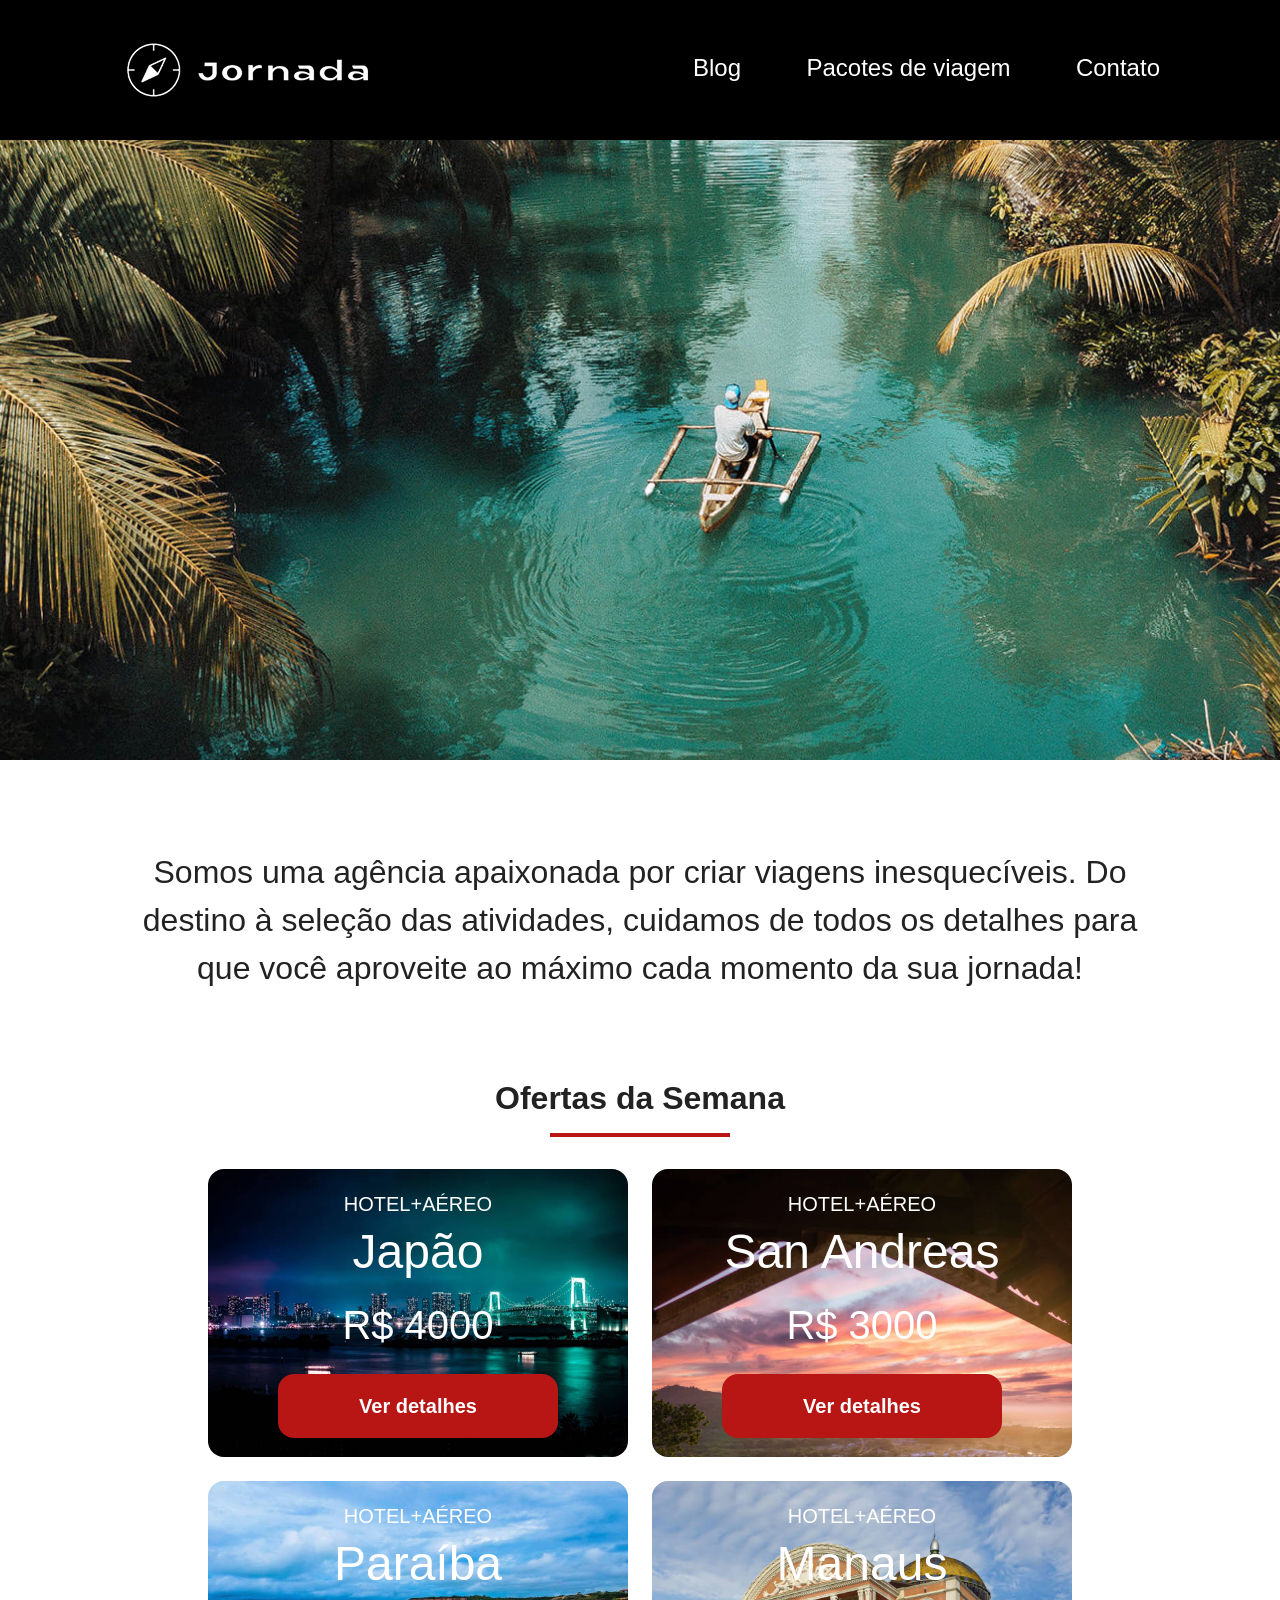
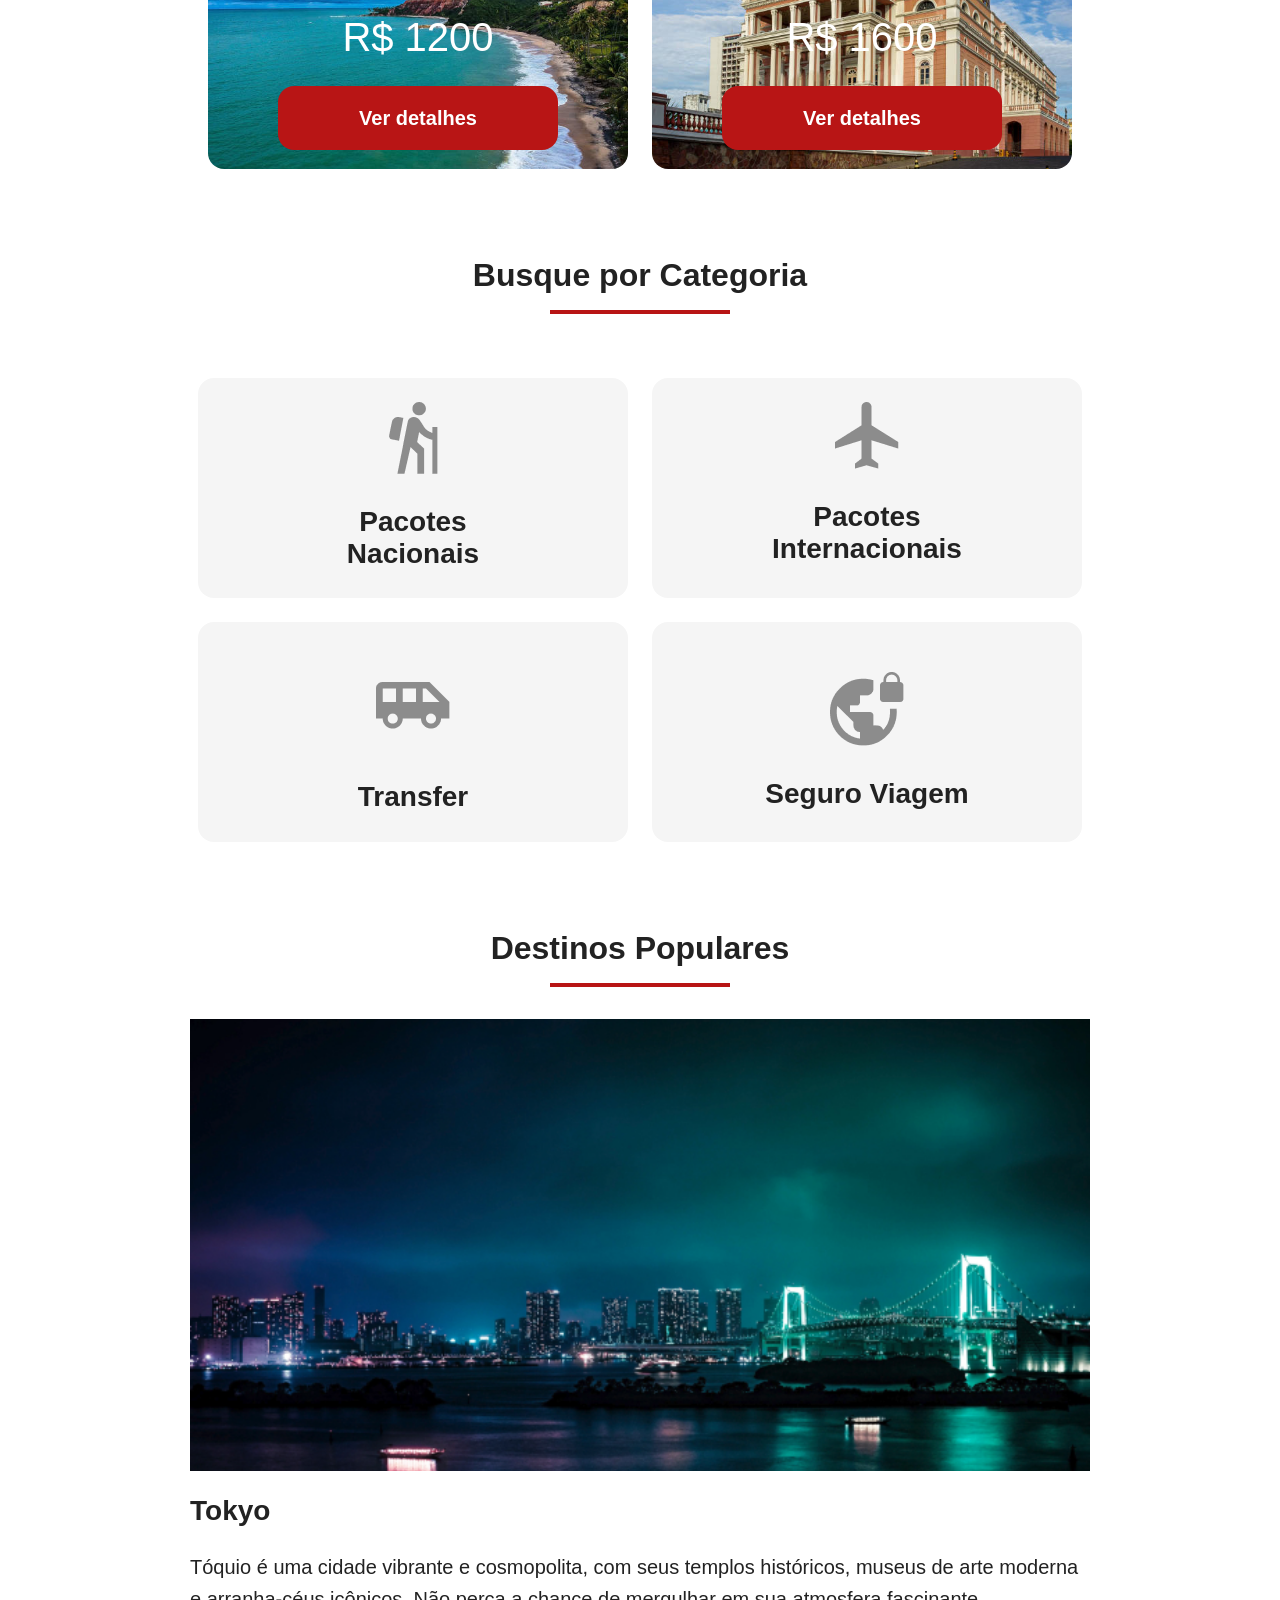
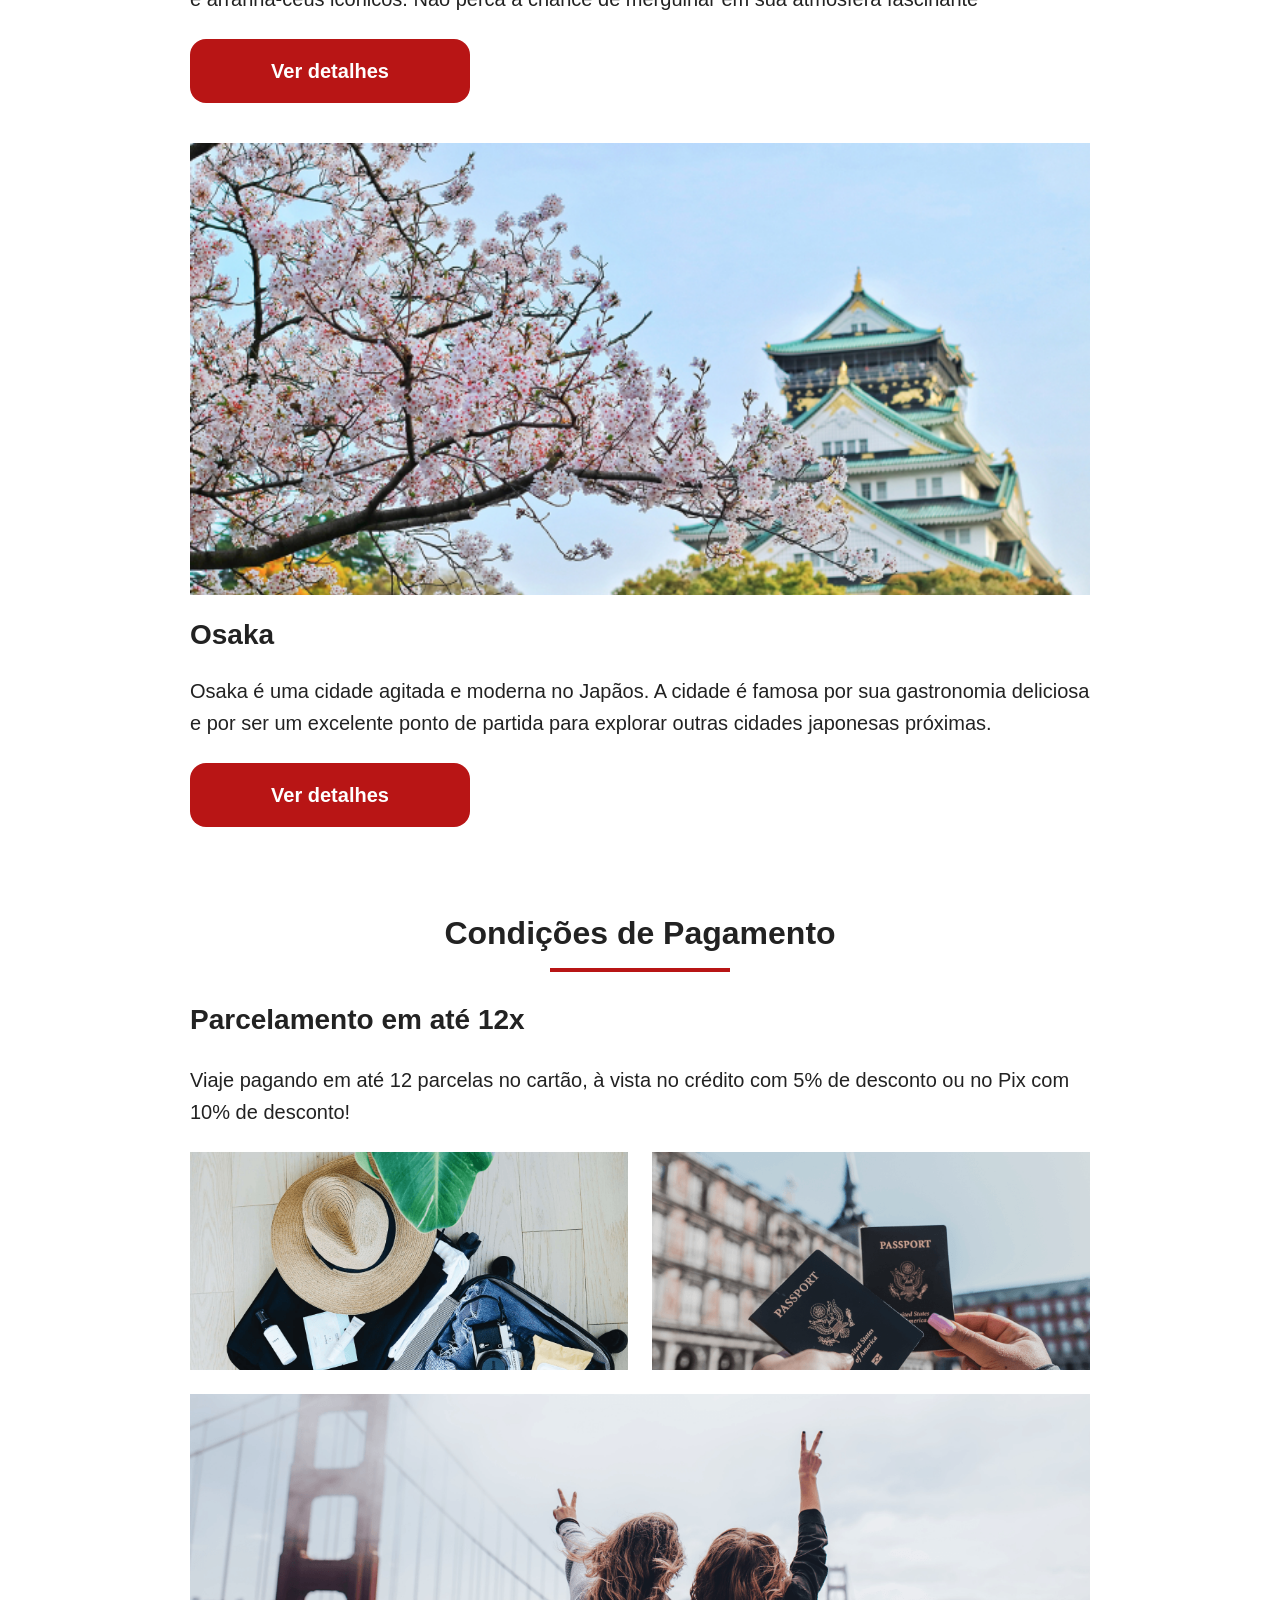
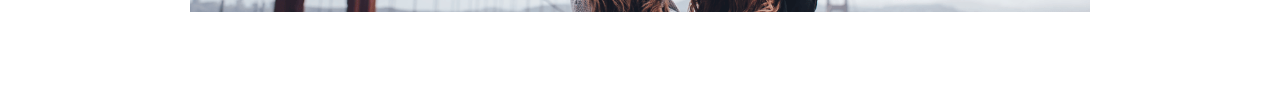
==== Index.html @ 76a52afa "Finaliza secao de pagamentos" ====
<!doctype html>
<html lang="pt-br">
  <head>
    <meta charset="UTF-8" />
    <meta name="viewport" content="width=device-width, initial-scale=1.0" />
    <link rel="stylesheet" href="css/style.css" />
    <title>Jornada Viagens</title>
  </head>
  <body>
    <header class="main-header">
      <a class="logo" href="index.html" title="voltar para a página inicial">
        <img
          class="img-mobile"
          src="img/bussola-jornada-branca.png"
          alt="Bussola da logo Jornada Viagens na cor branca"
        />
        <img
          class="img-desktop"
          src="img/bussola-texto-jornada-branca.png"
          alt="Logo Jornada Viagens na cor branca"
        />
      </a>
      <div class="navigation-menu">
        <label for="menu">
          <img src="img/menu.png" alt="Ícone de menu" />
        </label>
        <input type="checkbox" id="menu" hidden />
        <nav>
          <ul class="list-links">
            <li>
              <a href="blog.html" target="_blank" title="Acessar Blog">Blog</a>
            </li>
            <li>
              <a
                href="pacotes.html"
                target="_blank"
                title="Acessar Pacotes de viagem"
                >Pacotes de viagem
              </a>
            </li>
            <li>
              <a href="contato.html" target="_blank" title="Acessar Contato"
                >Contato</a
              >
            </li>
          </ul>
        </nav>
      </div>
    </header>
    <section class="hero">
      <div class="hero-img"></div>
      <h2>
        Somos uma agência apaixonada por criar viagens inesquecíveis. Do destino
        à seleção das atividades, cuidamos de todos os detalhes para que você
        aproveite ao máximo cada momento da sua jornada!
      </h2>
    </section>
    <section class="offers">
      <div class="section-title">
        <h2>Ofertas da Semana</h2>
        <hr />
      </div>
      <div class="offers-cards">
        <article class="card japao">
          <header>
            <p>HOTEL+AÉREO</p>
            <h3>
              Japão <br />
              <span>R$ 4000</span>
            </h3>
          </header>
          <footer>
            <!-- Usar tag <a> inves de button quando o botão tem como funçao jogar o usuario para outra pagina -->
            <a href="#" class="button">Ver detalhes</a>
          </footer>
        </article>
        <article class="card san-andreas">
          <header>
            <p>HOTEL+AÉREO</p>
            <h3>
              San Andreas <br />
              <span>R$ 3000</span>
            </h3>
          </header>
          <footer>
            <a href="#" class="button">Ver detalhes</a>
          </footer>
        </article>
        <article class="card paraiba">
          <header>
            <p>HOTEL+AÉREO</p>
            <h3>
              Paraíba <br />
              <span>R$ 1200</span>
            </h3>
          </header>
          <footer>
            <a href="#" class="button">Ver detalhes</a>
          </footer>
        </article>
        <article class="card manaus">
          <header>
            <p>HOTEL+AÉREO</p>
            <h3>
              Manaus <br />
              <span>R$ 1600</span>
            </h3>
          </header>
          <footer>
            <a href="#" class="button">Ver detalhes</a>
          </footer>
        </article>
      </div>
    </section>
    <section class="categories">
      <div class="section-title">
        <h2>Busque por Categoria</h2>
        <hr />
      </div>
      <div class="categories-cards">
        <a
          href="#"
          class="card"
          target="_blank"
          title="Busque pela categoria Pacotes Nacionais"
        >
          <img
            src="img/ícone-pacotes-nacionais.png"
            alt="Ícone representando uma pessoa fazendo tracking"
          />
          <h3 class="content-title">Pacotes <br />Nacionais</h3>
        </a>

        <a
          href="#"
          class="card"
          target="_blank"
          title="Busque pela categoria Pacotes Internacionais"
        >
          <img
            src="img/ícone-pacotes-internacionais.png"
            alt="Ícone de um avião"
          />
          <h3 class="content-title">Pacotes <br />Internacionais</h3>
        </a>

        <a
          href="#"
          class="card single-line transfer"
          target="_blank"
          title="Busque pela categoria Transfer"
        >
          <img src="img/ícone-transfer.png" alt="Ícone de uma van" />
          <h3 class="content-title">Transfer</h3>
        </a>

        <a
          href="#"
          class="card single-line"
          target="_blank"
          title="Busque pela categoria Seguro Viagem"
        >
          <img
            src="img/ícone-seguro-viagem.png"
            alt="Ícone de um globo terrestre com um cadeado no canto superior direito"
          />
          <h3 class="content-title">Seguro Viagem</h3>
        </a>
      </div>
    </section>
    <section class="destinations">
      <div class="section-title">
        <h2>Destinos Populares</h2>
        <hr />
      </div>
      <div class="destination-items">
        <article class="item tokyo">
          <header>
            <div class="img-item"></div>
            <h4 class="content-title">Tokyo</h4>
          </header>
          <p class="content-text">
            Tóquio é uma cidade vibrante e cosmopolita, com seus templos
            históricos, museus de arte moderna e arranha-céus icônicos. Não
            perca a chance de mergulhar em sua atmosfera fascinante
          </p>
          <footer>
            <a
              href="#"
              class="button"
              target="_blank"
              title="Veja mais detalhes do destino Tokyo"
              >Ver detalhes</a
            >
          </footer>
        </article>
        <article class="item osaka">
          <header>
            <div class="img-item"></div>
            <h4 class="content-title">Osaka</h4>
          </header>
          <p class="content-text">
            Osaka é uma cidade agitada e moderna no Japãos. A cidade é famosa
            por sua gastronomia deliciosa e por ser um excelente ponto de
            partida para explorar outras cidades japonesas próximas.
          </p>
          <footer>
            <a
              href="#"
              class="button"
              target="_blank"
              title="Veja mais detalhes do destino Osaka"
              >Ver detalhes</a
            >
          </footer>
        </article>
      </div>
    </section>
    <section class="payments">
      <div class="section-title">
        <h2>Condições de Pagamento</h2>
        <hr />
      </div>
      <div class="content-container">
        <div class="text-content">
          <h3 class="content-title">Parcelamento em até 12x</h3>
          <p class="content-text">
            Viaje pagando em até 12 parcelas no cartão, à vista no crédito com
            5% de desconto ou no Pix com 10% de desconto!
          </p>
        </div>
        <div class="image-content">
          <div class="image bag"></div>
          <div class="image passport"></div>
          <div class="image people"></div>
        </div>
      </div>
    </section>
  </body>
</html>
---- css/style.css ----
@import url(global.css);
@import url(header.css);
@import url(hero.css);
@import url(offers.css);
@import url(categories.css);
@import url(destinations.css);
@import url(payments.css);
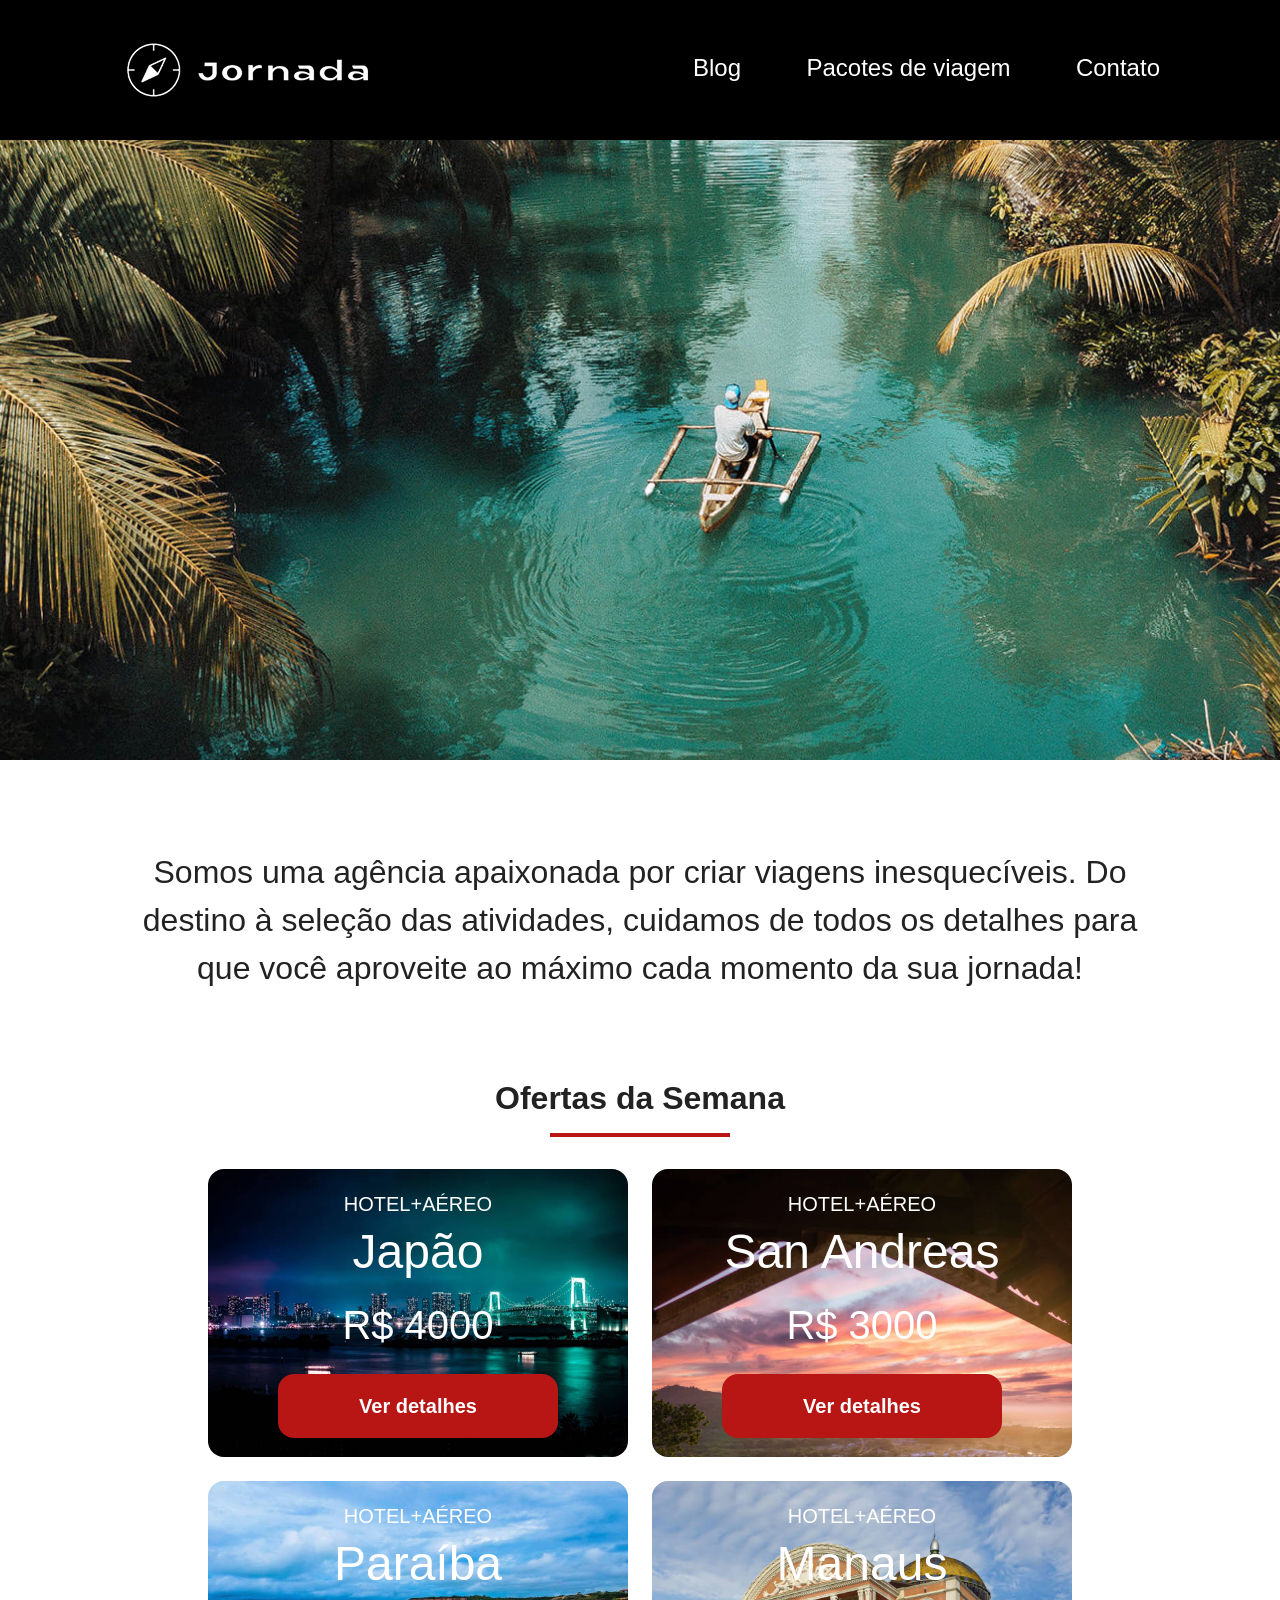
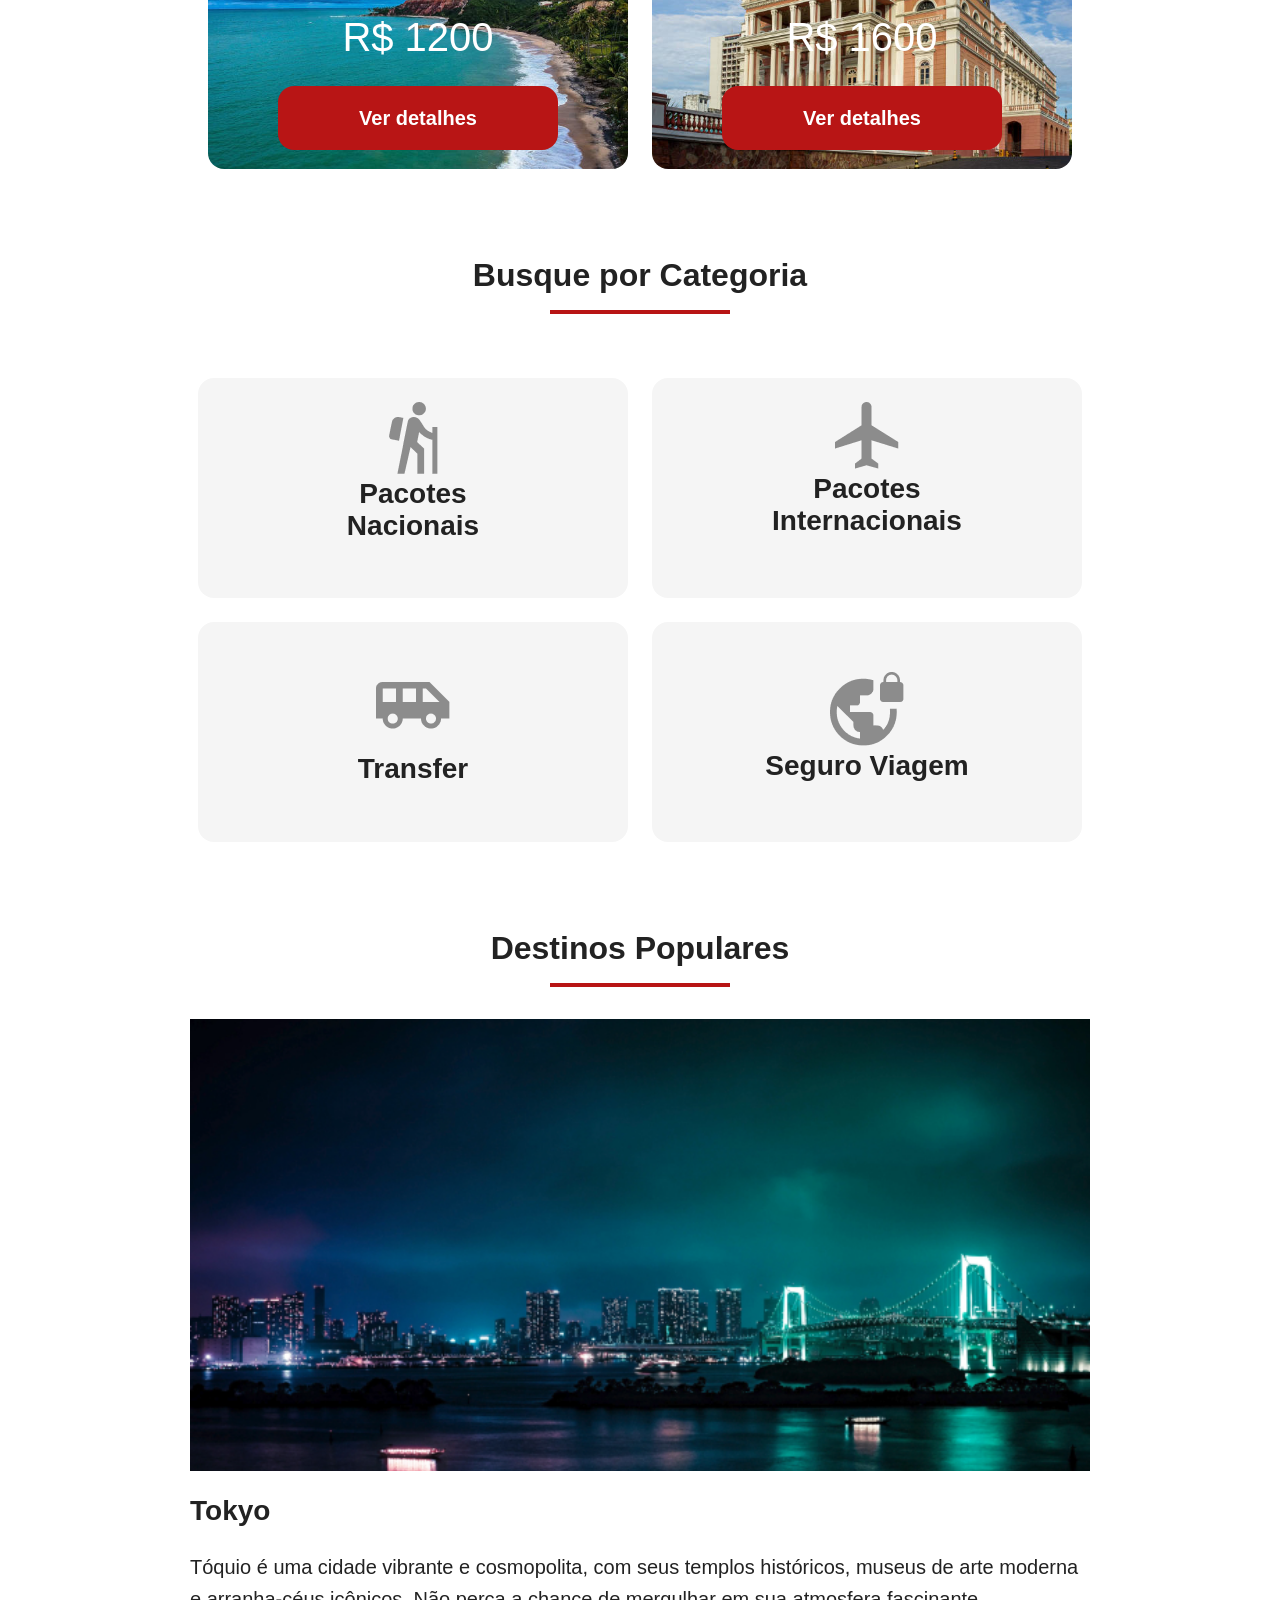
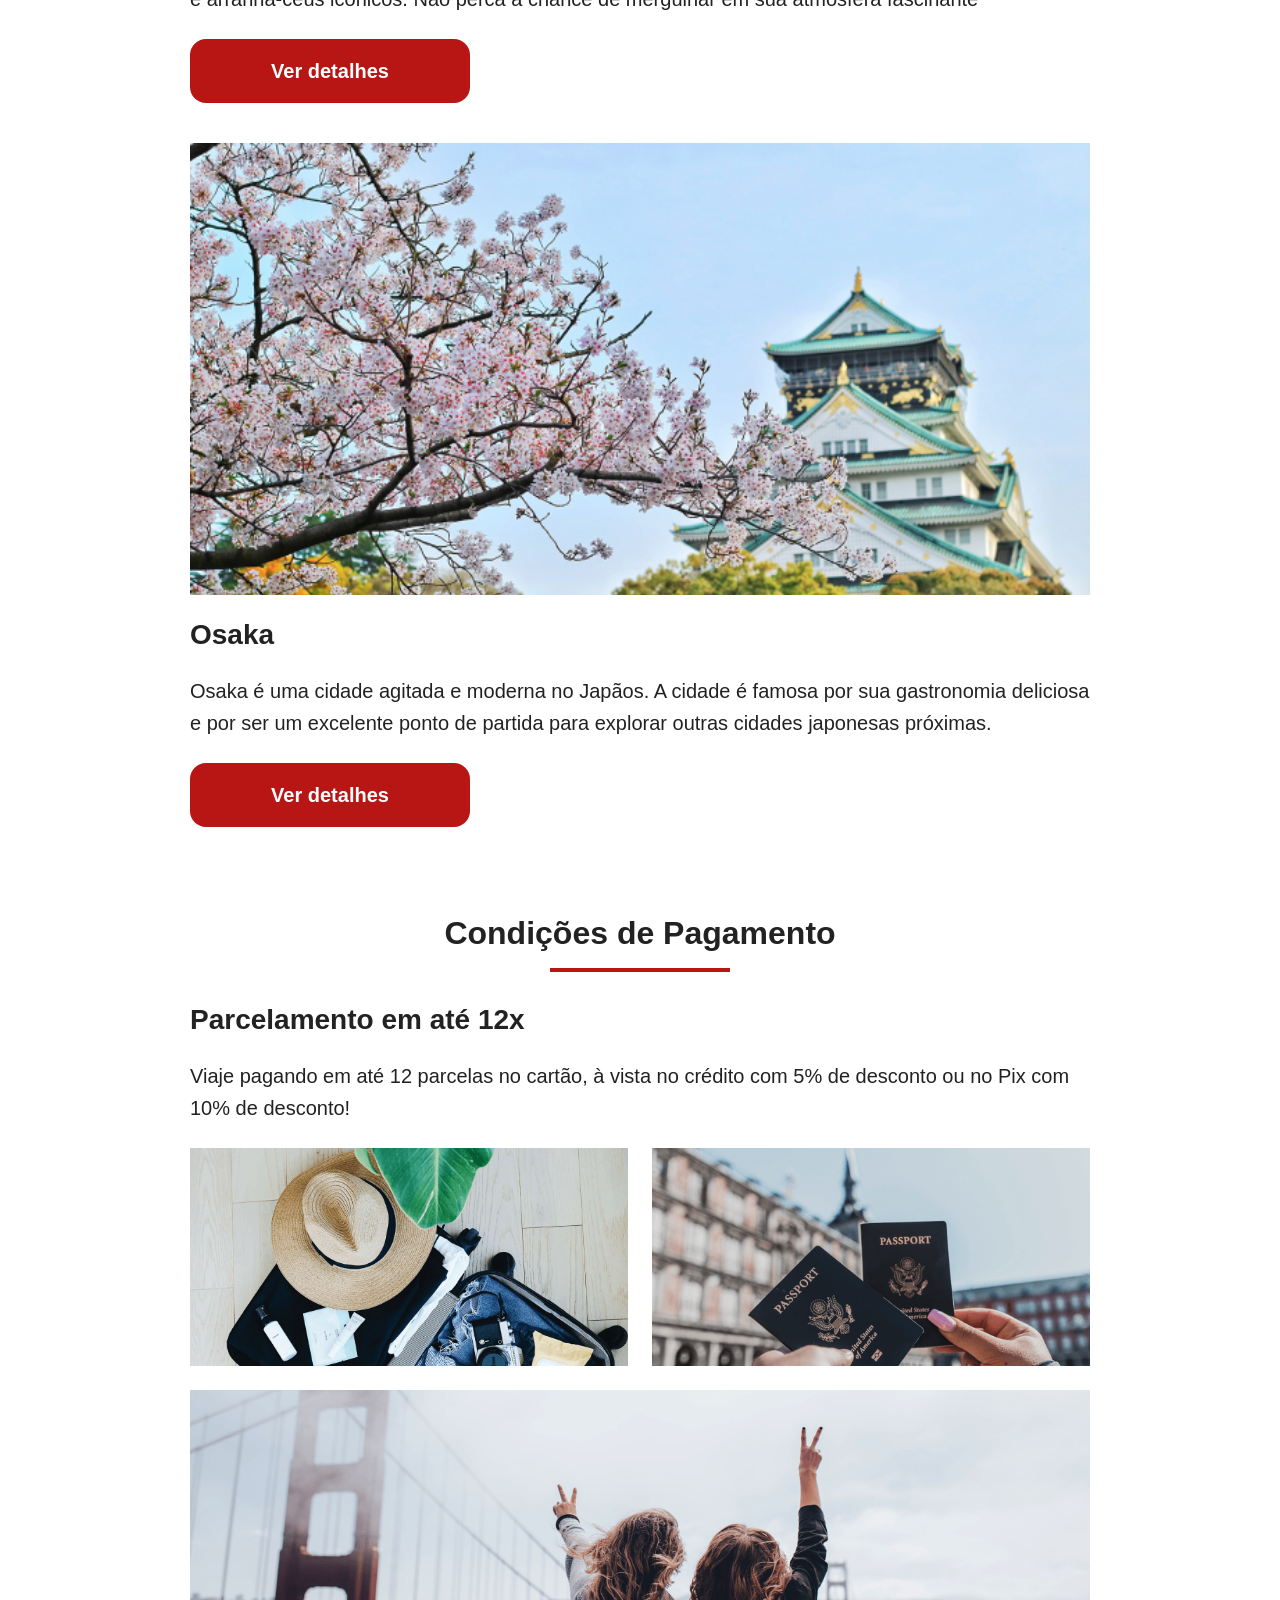
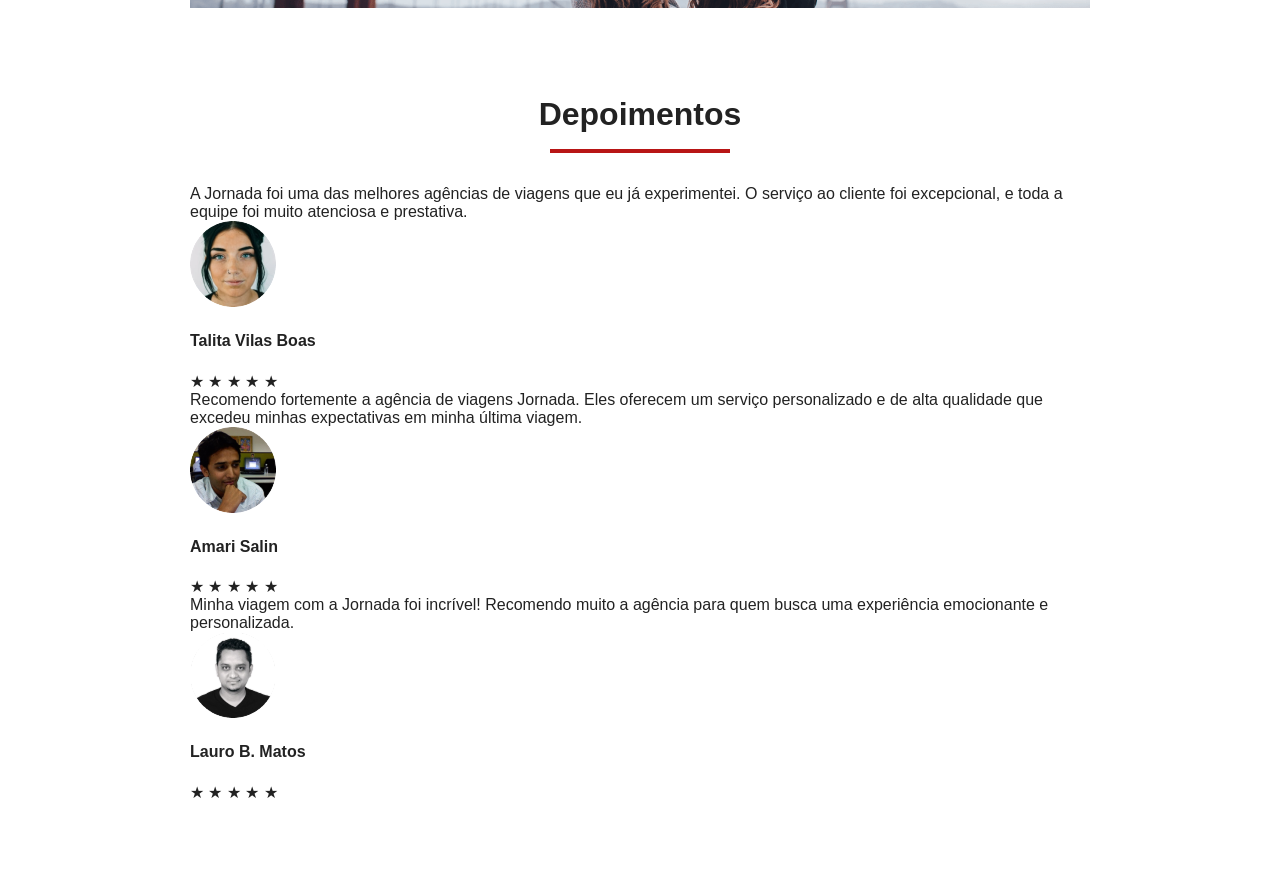
==== commit eef5a4ba: "Finaliza secao depoimentos html" ====
--- a/Index.html
+++ b/Index.html
@@ -236,5 +236,81 @@
         </div>
       </div>
     </section>
+    <section class="testimonials">
+      <div class="section-title">
+        <h2>Depoimentos</h2>
+        <hr />
+      </div>
+      <div class="testimonial-container">
+        <article>
+          <header>
+            <p>
+              A Jornada foi uma das melhores agências de viagens que eu já
+              experimentei. O serviço ao cliente foi excepcional, e toda a
+              equipe foi muito atenciosa e prestativa.
+            </p>
+          </header>
+          <footer>
+            <img
+              src="img/avatar-talita.png"
+              alt="Imagem de perfil da cliente Talita Vilas Boas"
+            />
+            <div class="profile-content">
+              <h4>Talita Vilas Boas</h4>
+              <div class="rating">
+                <span class="star">★</span>
+                <span class="star">★</span>
+                <span class="star">★</span>
+                <span class="star">★</span>
+                <span class="star">★</span>
+              </div>
+            </div>
+          </footer>
+        </article>
+        <article>
+          <header>
+            <p>
+              Recomendo fortemente a agência de viagens Jornada. Eles oferecem
+              um serviço personalizado e de alta qualidade que excedeu minhas
+              expectativas em minha última viagem.
+            </p>
+          </header>
+          <footer>
+            <img src="img/avatar-amari.png" alt="Imagem de perfil do cliente Amari Salin">
+            <div class="profile-content">
+              <h4>Amari Salin</h4>
+              <div class="rating">
+                <span class="star">★</span>
+                <span class="star">★</span>
+                <span class="star">★</span>
+                <span class="star">★</span>
+                <span class="star">★</span>
+              </div>
+            </div>
+          </footer>
+        </article>
+        <article>
+          <header>
+            <p>
+              Minha viagem com a Jornada foi incrível! Recomendo muito a agência
+              para quem busca uma experiência emocionante e personalizada.
+            </p>
+          </header>
+          <footer>
+            <img src="img/avatar-lauro.png" alt="Imagem de perfil do cliente Lauro B. Matos">
+            <div class="profile-content">
+              <h4>Lauro B. Matos</h4>
+              <div class="rating">
+                <span class="star">★</span>
+                <span class="star">★</span>
+                <span class="star">★</span>
+                <span class="star">★</span>
+                <span class="star">★</span>
+              </div>
+            </div>
+          </footer>
+        </article>
+      </div>
+    </section>
   </body>
 </html>
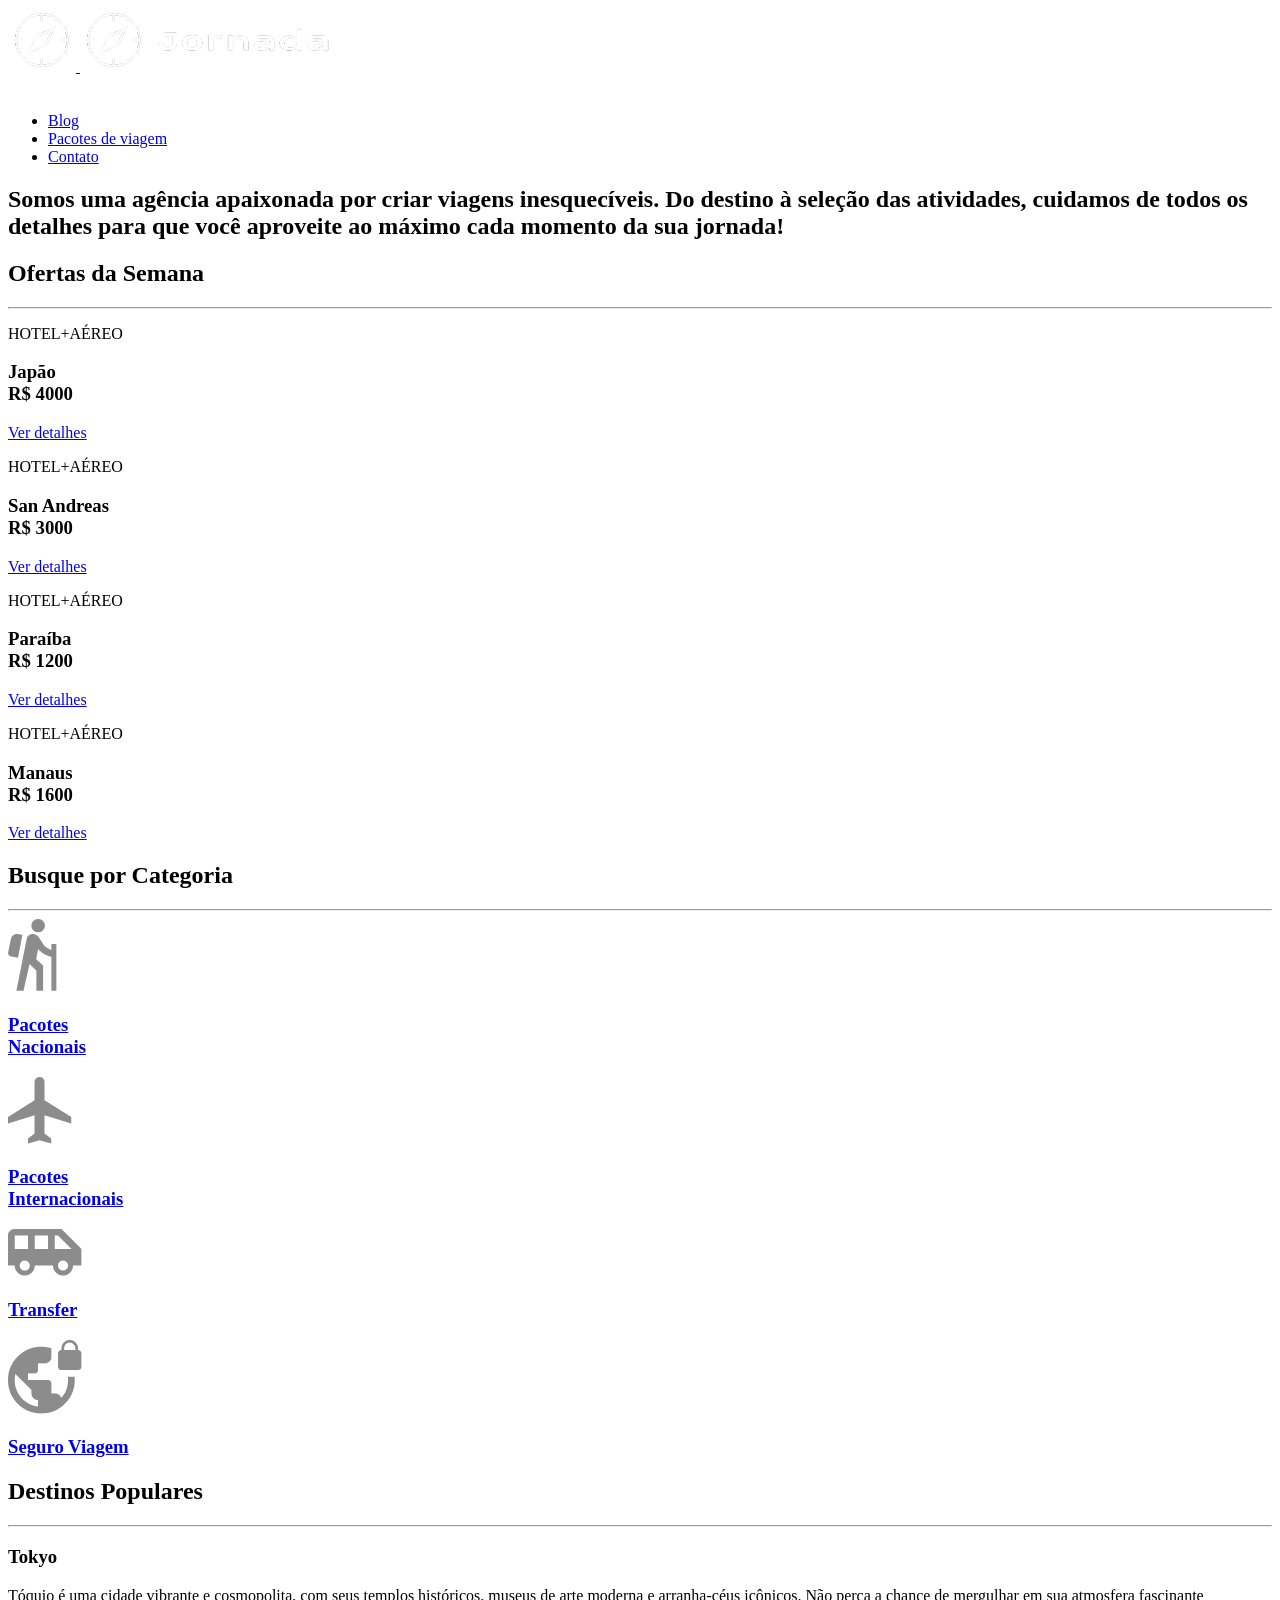
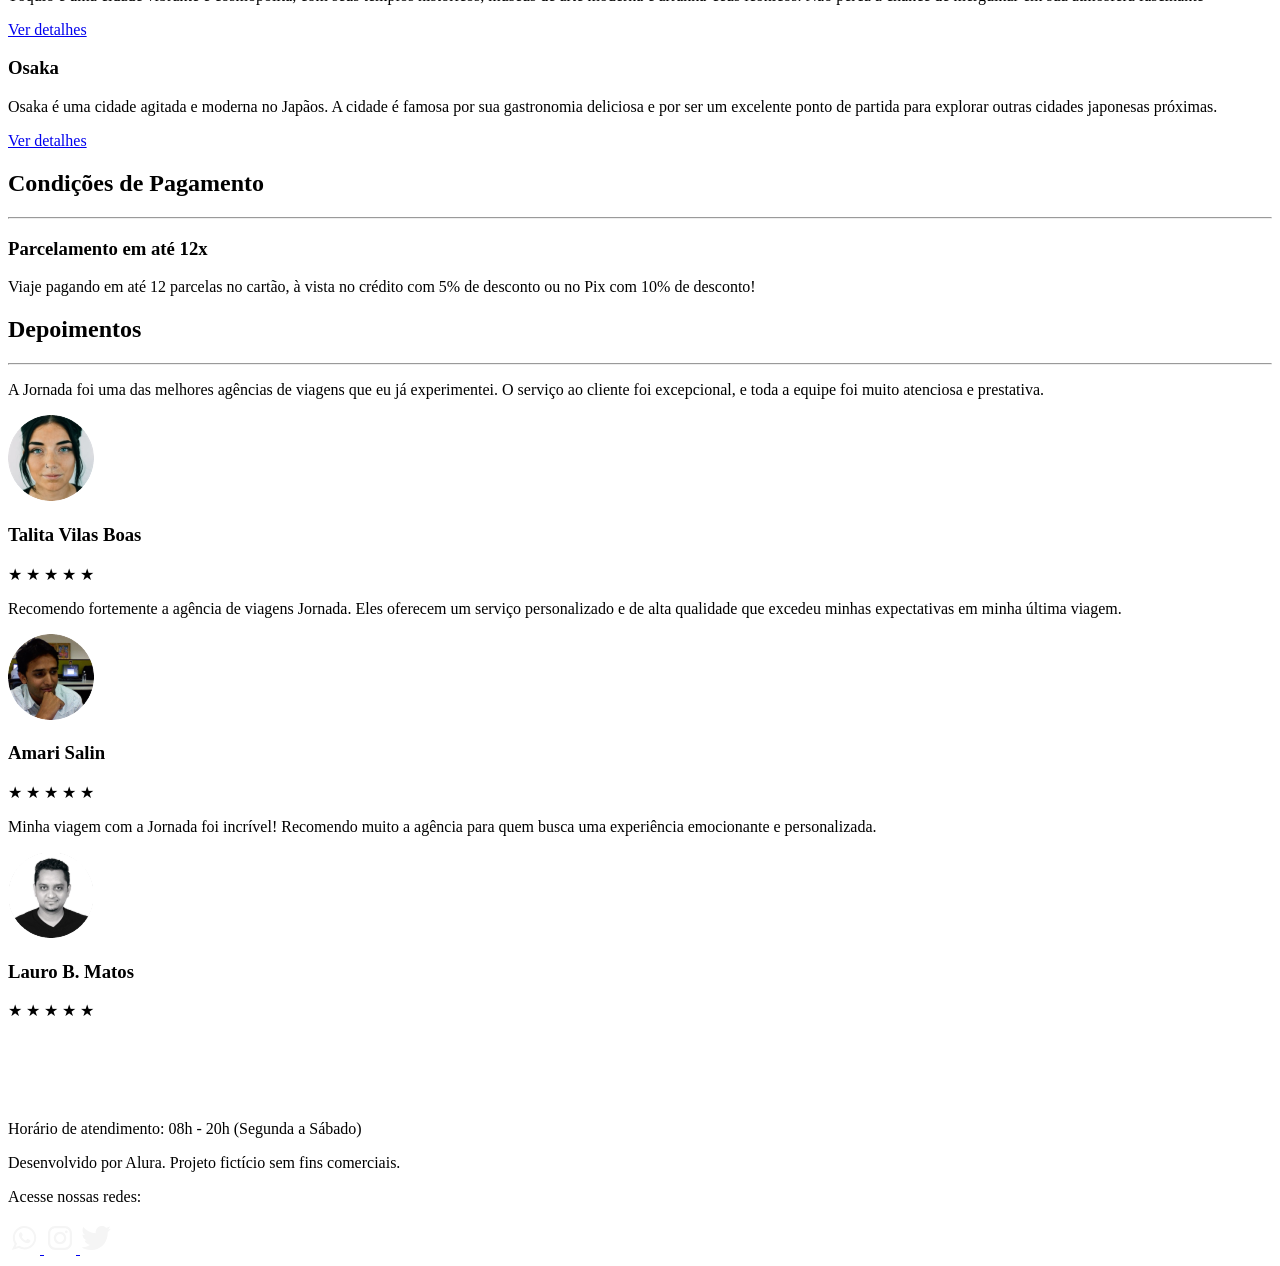
==== commit cf375e7b: "Finaliza footer" ====
--- a/Index.html
+++ b/Index.html
@@ -177,7 +177,7 @@
         <article class="item tokyo">
           <header>
             <div class="img-item"></div>
-            <h4 class="content-title">Tokyo</h4>
+            <h3 class="content-title">Tokyo</h3>
           </header>
           <p class="content-text">
             Tóquio é uma cidade vibrante e cosmopolita, com seus templos
@@ -197,7 +197,7 @@
         <article class="item osaka">
           <header>
             <div class="img-item"></div>
-            <h4 class="content-title">Osaka</h4>
+            <h3 class="content-title">Osaka</h3>
           </header>
           <p class="content-text">
             Osaka é uma cidade agitada e moderna no Japãos. A cidade é famosa
@@ -256,7 +256,7 @@
               alt="Imagem de perfil da cliente Talita Vilas Boas"
             />
             <div class="profile-content">
-              <h4>Talita Vilas Boas</h4>
+              <h3>Talita Vilas Boas</h3>
               <div class="rating">
                 <span class="star">★</span>
                 <span class="star">★</span>
@@ -276,9 +276,12 @@
             </p>
           </header>
           <footer>
-            <img src="img/avatar-amari.png" alt="Imagem de perfil do cliente Amari Salin">
+            <img
+              src="img/avatar-amari.png"
+              alt="Imagem de perfil do cliente Amari Salin"
+            />
             <div class="profile-content">
-              <h4>Amari Salin</h4>
+              <h3>Amari Salin</h3>
               <div class="rating">
                 <span class="star">★</span>
                 <span class="star">★</span>
@@ -297,9 +300,12 @@
             </p>
           </header>
           <footer>
-            <img src="img/avatar-lauro.png" alt="Imagem de perfil do cliente Lauro B. Matos">
+            <img
+              src="img/avatar-lauro.png"
+              alt="Imagem de perfil do cliente Lauro B. Matos"
+            />
             <div class="profile-content">
-              <h4>Lauro B. Matos</h4>
+              <h3>Lauro B. Matos</h3>
               <div class="rating">
                 <span class="star">★</span>
                 <span class="star">★</span>
@@ -312,5 +318,31 @@
         </article>
       </div>
     </section>
+    <section class="bottom-hero">
+      <div class="hero-img"></div>
+    </section>
+    <footer class="main-footer">
+      <div class="footer-content">
+        <img
+          src="img/Logo-branca-footer.png"
+          alt="Logo do footer do Jornada Viagens na cor branca"
+          class="footer-logo"
+        />
+        <p>Horário de atendimento: 08h - 20h (Segunda a Sábado)</p>
+        <p>Desenvolvido por Alura. Projeto fictício sem fins comerciais.</p>
+      </div>
+      <div class="socials-content">
+        <p>Acesse nossas redes:</p>
+        <a href="#" target="_blank" title="Whatsapp">
+          <img src="img/icone-whatsapp.svg" alt="Logo branca do Whatsapp" />
+        </a>
+        <a href="#" target="_blank" title="Instagram">
+          <img src="img/icone-instagram.svg" alt="Logo branca do Instagram" />
+        </a>
+        <a href="#" target="_blank" title="X">
+          <img src="img/icone-x.svg" alt="Logo branca do X" />
+        </a>
+      </div>
+    </footer>
   </body>
 </html>
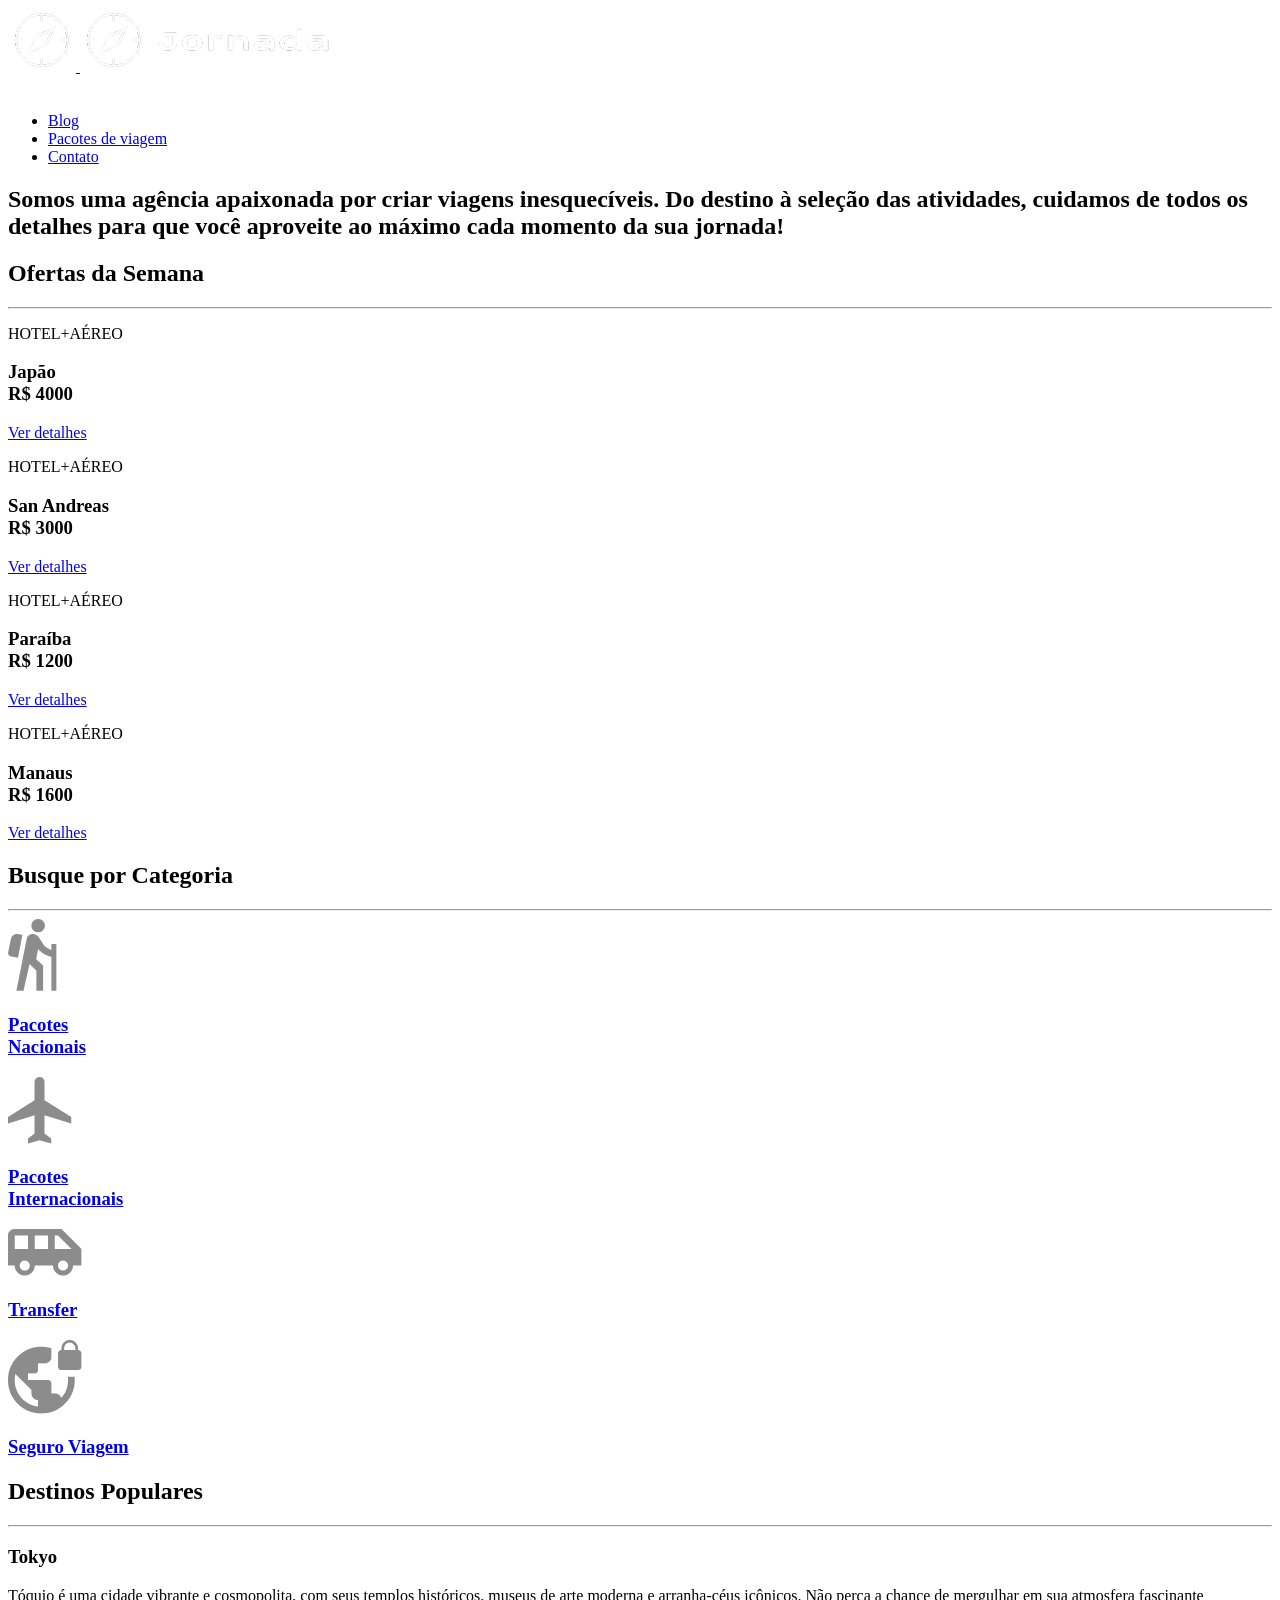
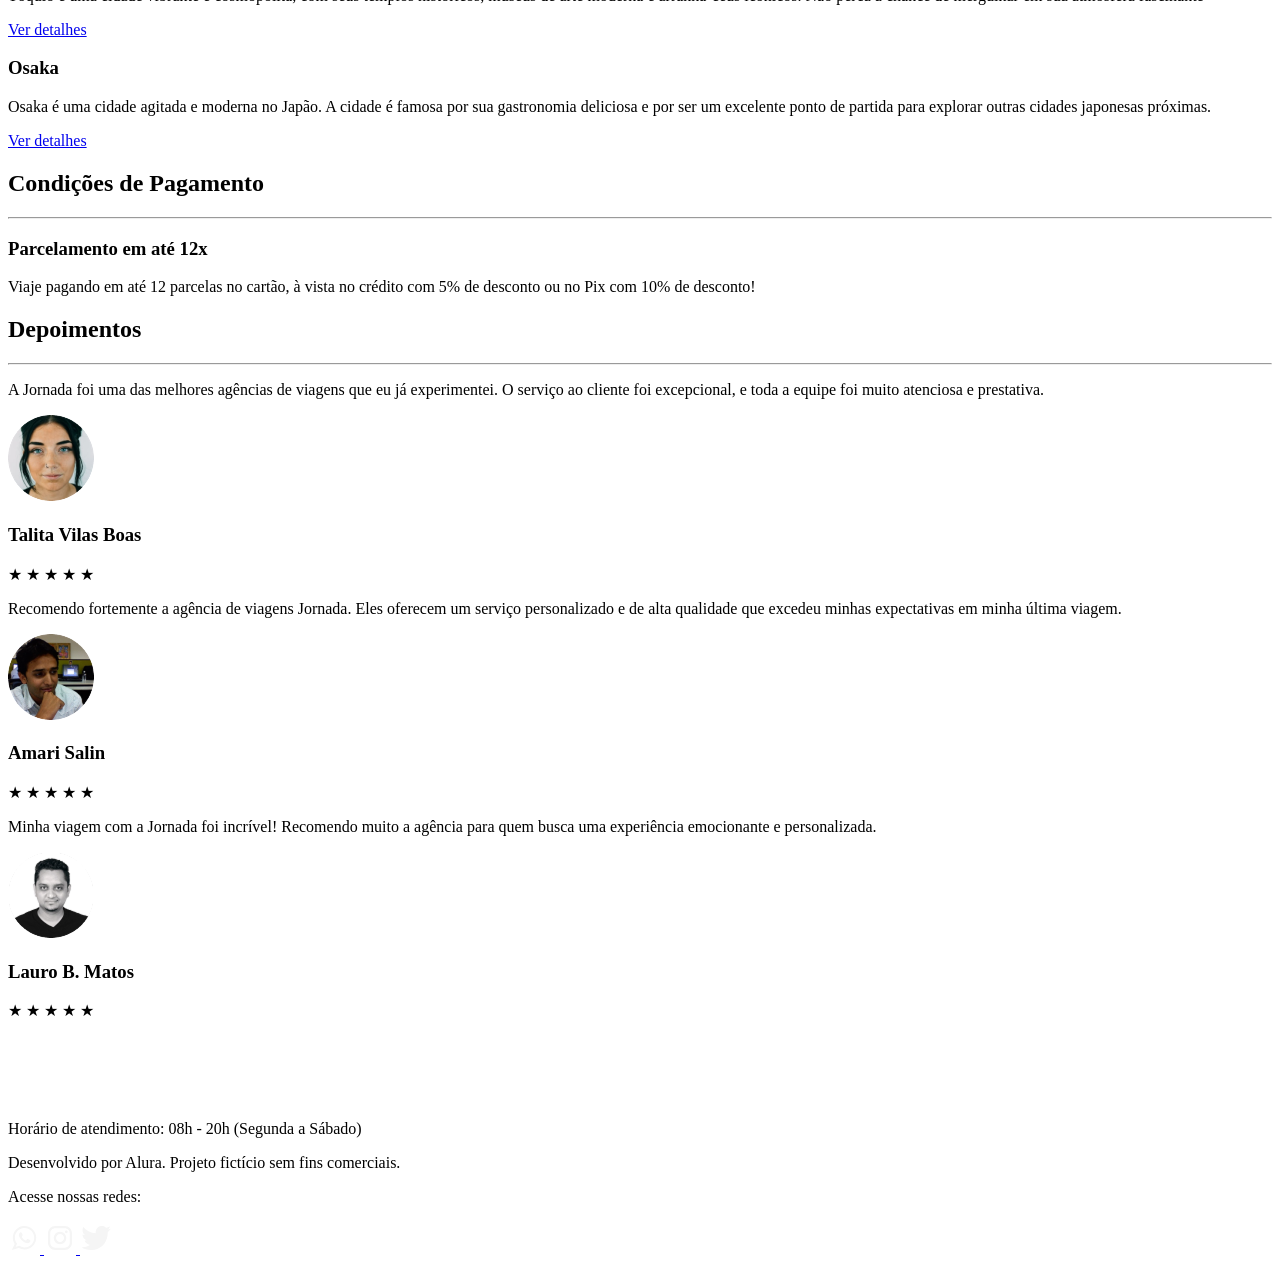
==== commit 56f76f52: "Pagina pacotes de viagens" ====
--- a/Index.html
+++ b/Index.html
@@ -3,6 +3,17 @@
   <head>
     <meta charset="UTF-8" />
     <meta name="viewport" content="width=device-width, initial-scale=1.0" />
+    <link rel="icon" href="favico.svg" type="image/svg+xml" />
+    <meta
+      name="description"
+      content="Jornada Viagens, uma agência apaixonada por criar viagens inesquecíveis"
+    />
+
+    <meta name="og:title" content="Jornada Viagens">
+    <meta name="og:description" content="Jornada Viagens, uma agência apaixonada por criar viagens inesquecíveis">
+    <meta name="og:image" content="https://matheusassis0.github.io/PraticandoLayoutResponsivo/img/Logo-branca-footer.png">
+    <meta name="og:type" content="website">
+    <meta name="og:url" content="https://matheusassis0.github.io/PraticandoLayoutResponsivo">
     <link rel="stylesheet" href="css/style.css" />
     <title>Jornada Viagens</title>
   </head>
@@ -32,7 +43,7 @@
             </li>
             <li>
               <a
-                href="pacotes.html"
+                href="pacotes-de-viagens.html"
                 target="_blank"
                 title="Acessar Pacotes de viagem"
                 >Pacotes de viagem
@@ -47,280 +58,283 @@
         </nav>
       </div>
     </header>
-    <section class="hero">
-      <div class="hero-img"></div>
-      <h2>
-        Somos uma agência apaixonada por criar viagens inesquecíveis. Do destino
-        à seleção das atividades, cuidamos de todos os detalhes para que você
-        aproveite ao máximo cada momento da sua jornada!
-      </h2>
-    </section>
-    <section class="offers">
-      <div class="section-title">
-        <h2>Ofertas da Semana</h2>
-        <hr />
-      </div>
-      <div class="offers-cards">
-        <article class="card japao">
-          <header>
-            <p>HOTEL+AÉREO</p>
-            <h3>
-              Japão <br />
-              <span>R$ 4000</span>
-            </h3>
-          </header>
-          <footer>
-            <!-- Usar tag <a> inves de button quando o botão tem como funçao jogar o usuario para outra pagina -->
-            <a href="#" class="button">Ver detalhes</a>
-          </footer>
-        </article>
-        <article class="card san-andreas">
-          <header>
-            <p>HOTEL+AÉREO</p>
-            <h3>
-              San Andreas <br />
-              <span>R$ 3000</span>
-            </h3>
-          </header>
-          <footer>
-            <a href="#" class="button">Ver detalhes</a>
-          </footer>
-        </article>
-        <article class="card paraiba">
-          <header>
-            <p>HOTEL+AÉREO</p>
-            <h3>
-              Paraíba <br />
-              <span>R$ 1200</span>
-            </h3>
-          </header>
-          <footer>
-            <a href="#" class="button">Ver detalhes</a>
-          </footer>
-        </article>
-        <article class="card manaus">
-          <header>
-            <p>HOTEL+AÉREO</p>
-            <h3>
-              Manaus <br />
-              <span>R$ 1600</span>
-            </h3>
-          </header>
-          <footer>
-            <a href="#" class="button">Ver detalhes</a>
-          </footer>
-        </article>
-      </div>
-    </section>
-    <section class="categories">
-      <div class="section-title">
-        <h2>Busque por Categoria</h2>
-        <hr />
-      </div>
-      <div class="categories-cards">
-        <a
-          href="#"
-          class="card"
-          target="_blank"
-          title="Busque pela categoria Pacotes Nacionais"
-        >
-          <img
-            src="img/ícone-pacotes-nacionais.png"
-            alt="Ícone representando uma pessoa fazendo tracking"
-          />
-          <h3 class="content-title">Pacotes <br />Nacionais</h3>
-        </a>
+    <main>
+      <section class="hero">
+        <div class="hero-img"></div>
+        <h2>
+          Somos uma agência apaixonada por criar viagens inesquecíveis. Do
+          destino à seleção das atividades, cuidamos de todos os detalhes para
+          que você aproveite ao máximo cada momento da sua jornada!
+        </h2>
+      </section>
+      <section class="offers">
+        <div class="section-title">
+          <h2>Ofertas da Semana</h2>
+          <hr />
+        </div>
+        <div class="offers-cards">
+          <article class="card japao">
+            <header>
+              <p>HOTEL+AÉREO</p>
+              <h3>
+                Japão <br />
+                <span>R$ 4000</span>
+              </h3>
+            </header>
+            <footer>
+              <!-- Usar tag <a> inves de button quando o botão tem como funçao jogar o usuario para outra pagina -->
+              <a href="#" class="button">Ver detalhes</a>
+            </footer>
+          </article>
+          <article class="card san-andreas">
+            <header>
+              <p>HOTEL+AÉREO</p>
+              <h3>
+                San Andreas <br />
+                <span>R$ 3000</span>
+              </h3>
+            </header>
+            <footer>
+              <a href="#" class="button">Ver detalhes</a>
+            </footer>
+          </article>
+          <article class="card paraiba">
+            <header>
+              <p>HOTEL+AÉREO</p>
+              <h3>
+                Paraíba <br />
+                <span>R$ 1200</span>
+              </h3>
+            </header>
+            <footer>
+              <a href="#" class="button">Ver detalhes</a>
+            </footer>
+          </article>
+          <article class="card manaus">
+            <header>
+              <p>HOTEL+AÉREO</p>
+              <h3>
+                Manaus <br />
+                <span>R$ 1600</span>
+              </h3>
+            </header>
+            <footer>
+              <a href="#" class="button">Ver detalhes</a>
+            </footer>
+          </article>
+        </div>
+      </section>
+      <section class="categories">
+        <div class="section-title">
+          <h2>Busque por Categoria</h2>
+          <hr />
+        </div>
+        <div class="categories-cards">
+          <a
+            href="#"
+            class="card"
+            target="_blank"
+            title="Busque pela categoria Pacotes Nacionais"
+          >
+            <img
+              src="img/ícone-pacotes-nacionais.png"
+              alt="Ícone representando uma pessoa fazendo tracking"
+            />
+            <h3 class="content-title">Pacotes <br />Nacionais</h3>
+          </a>
 
-        <a
-          href="#"
-          class="card"
-          target="_blank"
-          title="Busque pela categoria Pacotes Internacionais"
-        >
-          <img
-            src="img/ícone-pacotes-internacionais.png"
-            alt="Ícone de um avião"
-          />
-          <h3 class="content-title">Pacotes <br />Internacionais</h3>
-        </a>
+          <a
+            href="#"
+            class="card"
+            target="_blank"
+            title="Busque pela categoria Pacotes Internacionais"
+          >
+            <img
+              src="img/ícone-pacotes-internacionais.png"
+              alt="Ícone de um avião"
+            />
+            <h3 class="content-title">Pacotes <br />Internacionais</h3>
+          </a>
 
-        <a
-          href="#"
-          class="card single-line transfer"
-          target="_blank"
-          title="Busque pela categoria Transfer"
-        >
-          <img src="img/ícone-transfer.png" alt="Ícone de uma van" />
-          <h3 class="content-title">Transfer</h3>
-        </a>
+          <a
+            href="#"
+            class="card single-line transfer"
+            target="_blank"
+            title="Busque pela categoria Transfer"
+          >
+            <img src="img/ícone-transfer.png" alt="Ícone de uma van" />
+            <h3 class="content-title">Transfer</h3>
+          </a>
 
-        <a
-          href="#"
-          class="card single-line"
-          target="_blank"
-          title="Busque pela categoria Seguro Viagem"
-        >
-          <img
-            src="img/ícone-seguro-viagem.png"
-            alt="Ícone de um globo terrestre com um cadeado no canto superior direito"
-          />
-          <h3 class="content-title">Seguro Viagem</h3>
-        </a>
-      </div>
-    </section>
-    <section class="destinations">
-      <div class="section-title">
-        <h2>Destinos Populares</h2>
-        <hr />
-      </div>
-      <div class="destination-items">
-        <article class="item tokyo">
-          <header>
-            <div class="img-item"></div>
-            <h3 class="content-title">Tokyo</h3>
-          </header>
-          <p class="content-text">
-            Tóquio é uma cidade vibrante e cosmopolita, com seus templos
-            históricos, museus de arte moderna e arranha-céus icônicos. Não
-            perca a chance de mergulhar em sua atmosfera fascinante
-          </p>
-          <footer>
-            <a
-              href="#"
-              class="button"
-              target="_blank"
-              title="Veja mais detalhes do destino Tokyo"
-              >Ver detalhes</a
-            >
-          </footer>
-        </article>
-        <article class="item osaka">
-          <header>
-            <div class="img-item"></div>
-            <h3 class="content-title">Osaka</h3>
-          </header>
-          <p class="content-text">
-            Osaka é uma cidade agitada e moderna no Japãos. A cidade é famosa
-            por sua gastronomia deliciosa e por ser um excelente ponto de
-            partida para explorar outras cidades japonesas próximas.
-          </p>
-          <footer>
-            <a
-              href="#"
-              class="button"
-              target="_blank"
-              title="Veja mais detalhes do destino Osaka"
-              >Ver detalhes</a
-            >
-          </footer>
-        </article>
-      </div>
-    </section>
-    <section class="payments">
-      <div class="section-title">
-        <h2>Condições de Pagamento</h2>
-        <hr />
-      </div>
-      <div class="content-container">
-        <div class="text-content">
-          <h3 class="content-title">Parcelamento em até 12x</h3>
-          <p class="content-text">
-            Viaje pagando em até 12 parcelas no cartão, à vista no crédito com
-            5% de desconto ou no Pix com 10% de desconto!
-          </p>
-        </div>
-        <div class="image-content">
-          <div class="image bag"></div>
-          <div class="image passport"></div>
-          <div class="image people"></div>
-        </div>
-      </div>
-    </section>
-    <section class="testimonials">
-      <div class="section-title">
-        <h2>Depoimentos</h2>
-        <hr />
-      </div>
-      <div class="testimonial-container">
-        <article>
-          <header>
-            <p>
-              A Jornada foi uma das melhores agências de viagens que eu já
-              experimentei. O serviço ao cliente foi excepcional, e toda a
-              equipe foi muito atenciosa e prestativa.
+          <a
+            href="#"
+            class="card single-line"
+            target="_blank"
+            title="Busque pela categoria Seguro Viagem"
+          >
+            <img
+              src="img/ícone-seguro-viagem.png"
+              alt="Ícone de um globo terrestre com um cadeado no canto superior direito"
+            />
+            <h3 class="content-title">Seguro Viagem</h3>
+          </a>
+        </div>
+      </section>
+      <section class="destinations">
+        <div class="section-title">
+          <h2>Destinos Populares</h2>
+          <hr />
+        </div>
+        <div class="destination-items">
+          <article class="item tokyo">
+            <header>
+              <div class="img-item"></div>
+              <h3 class="content-title">Tokyo</h3>
+            </header>
+            <p class="content-text">
+              Tóquio é uma cidade vibrante e cosmopolita, com seus templos
+              históricos, museus de arte moderna e arranha-céus icônicos. Não
+              perca a chance de mergulhar em sua atmosfera fascinante
             </p>
-          </header>
-          <footer>
-            <img
-              src="img/avatar-talita.png"
-              alt="Imagem de perfil da cliente Talita Vilas Boas"
-            />
-            <div class="profile-content">
-              <h3>Talita Vilas Boas</h3>
-              <div class="rating">
-                <span class="star">★</span>
-                <span class="star">★</span>
-                <span class="star">★</span>
-                <span class="star">★</span>
-                <span class="star">★</span>
+            <footer>
+              <a
+                href="#"
+                class="button"
+                target="_blank"
+                title="Veja mais detalhes do destino Tokyo"
+                >Ver detalhes</a
+              >
+            </footer>
+          </article>
+          <article class="item osaka">
+            <header>
+              <div class="img-item"></div>
+              <h3 class="content-title">Osaka</h3>
+            </header>
+            <p class="content-text">
+              Osaka é uma cidade agitada e moderna no Japão. A cidade é famosa
+              por sua gastronomia deliciosa e por ser um excelente ponto de
+              partida para explorar outras cidades japonesas próximas.
+            </p>
+            <footer>
+              <a
+                href="#"
+                class="button"
+                target="_blank"
+                title="Veja mais detalhes do destino Osaka"
+                >Ver detalhes</a
+              >
+            </footer>
+          </article>
+        </div>
+      </section>
+      <section class="payments">
+        <div class="section-title">
+          <h2>Condições de Pagamento</h2>
+          <hr />
+        </div>
+        <div class="content-container">
+          <div class="text-content">
+            <h3 class="content-title">Parcelamento em até 12x</h3>
+            <p class="content-text">
+              Viaje pagando em até 12 parcelas no cartão, à vista no crédito com
+              5% de desconto ou no Pix com 10% de desconto!
+            </p>
+          </div>
+          <div class="image-content">
+            <div class="image bag"></div>
+            <div class="image passport"></div>
+            <div class="image people"></div>
+          </div>
+        </div>
+      </section>
+      <section class="testimonials">
+        <div class="section-title">
+          <h2>Depoimentos</h2>
+          <hr />
+        </div>
+        <div class="testimonial-container">
+          <article>
+            <header>
+              <p>
+                A Jornada foi uma das melhores agências de viagens que eu já
+                experimentei. O serviço ao cliente foi excepcional, e toda a
+                equipe foi muito atenciosa e prestativa.
+              </p>
+            </header>
+            <footer>
+              <img
+                src="img/avatar-talita.png"
+                alt="Imagem de perfil da cliente Talita Vilas Boas"
+              />
+              <div class="profile-content">
+                <h3>Talita Vilas Boas</h3>
+                <div class="rating">
+                  <span class="star">★</span>
+                  <span class="star">★</span>
+                  <span class="star">★</span>
+                  <span class="star">★</span>
+                  <span class="star">★</span>
+                </div>
               </div>
-            </div>
-          </footer>
-        </article>
-        <article>
-          <header>
-            <p>
-              Recomendo fortemente a agência de viagens Jornada. Eles oferecem
-              um serviço personalizado e de alta qualidade que excedeu minhas
-              expectativas em minha última viagem.
-            </p>
-          </header>
-          <footer>
-            <img
-              src="img/avatar-amari.png"
-              alt="Imagem de perfil do cliente Amari Salin"
-            />
-            <div class="profile-content">
-              <h3>Amari Salin</h3>
-              <div class="rating">
-                <span class="star">★</span>
-                <span class="star">★</span>
-                <span class="star">★</span>
-                <span class="star">★</span>
-                <span class="star">★</span>
+            </footer>
+          </article>
+          <article>
+            <header>
+              <p>
+                Recomendo fortemente a agência de viagens Jornada. Eles oferecem
+                um serviço personalizado e de alta qualidade que excedeu minhas
+                expectativas em minha última viagem.
+              </p>
+            </header>
+            <footer>
+              <img
+                src="img/avatar-amari.png"
+                alt="Imagem de perfil do cliente Amari Salin"
+              />
+              <div class="profile-content">
+                <h3>Amari Salin</h3>
+                <div class="rating">
+                  <span class="star">★</span>
+                  <span class="star">★</span>
+                  <span class="star">★</span>
+                  <span class="star">★</span>
+                  <span class="star">★</span>
+                </div>
               </div>
-            </div>
-          </footer>
-        </article>
-        <article>
-          <header>
-            <p>
-              Minha viagem com a Jornada foi incrível! Recomendo muito a agência
-              para quem busca uma experiência emocionante e personalizada.
-            </p>
-          </header>
-          <footer>
-            <img
-              src="img/avatar-lauro.png"
-              alt="Imagem de perfil do cliente Lauro B. Matos"
-            />
-            <div class="profile-content">
-              <h3>Lauro B. Matos</h3>
-              <div class="rating">
-                <span class="star">★</span>
-                <span class="star">★</span>
-                <span class="star">★</span>
-                <span class="star">★</span>
-                <span class="star">★</span>
+            </footer>
+          </article>
+          <article>
+            <header>
+              <p>
+                Minha viagem com a Jornada foi incrível! Recomendo muito a
+                agência para quem busca uma experiência emocionante e
+                personalizada.
+              </p>
+            </header>
+            <footer>
+              <img
+                src="img/avatar-lauro.png"
+                alt="Imagem de perfil do cliente Lauro B. Matos"
+              />
+              <div class="profile-content">
+                <h3>Lauro B. Matos</h3>
+                <div class="rating">
+                  <span class="star">★</span>
+                  <span class="star">★</span>
+                  <span class="star">★</span>
+                  <span class="star">★</span>
+                  <span class="star">★</span>
+                </div>
               </div>
-            </div>
-          </footer>
-        </article>
-      </div>
-    </section>
-    <section class="bottom-hero">
-      <div class="hero-img"></div>
-    </section>
+            </footer>
+          </article>
+        </div>
+      </section>
+      <section class="bottom-hero">
+        <div class="hero-img"></div>
+      </section>
+    </main>
     <footer class="main-footer">
       <div class="footer-content">
         <img
